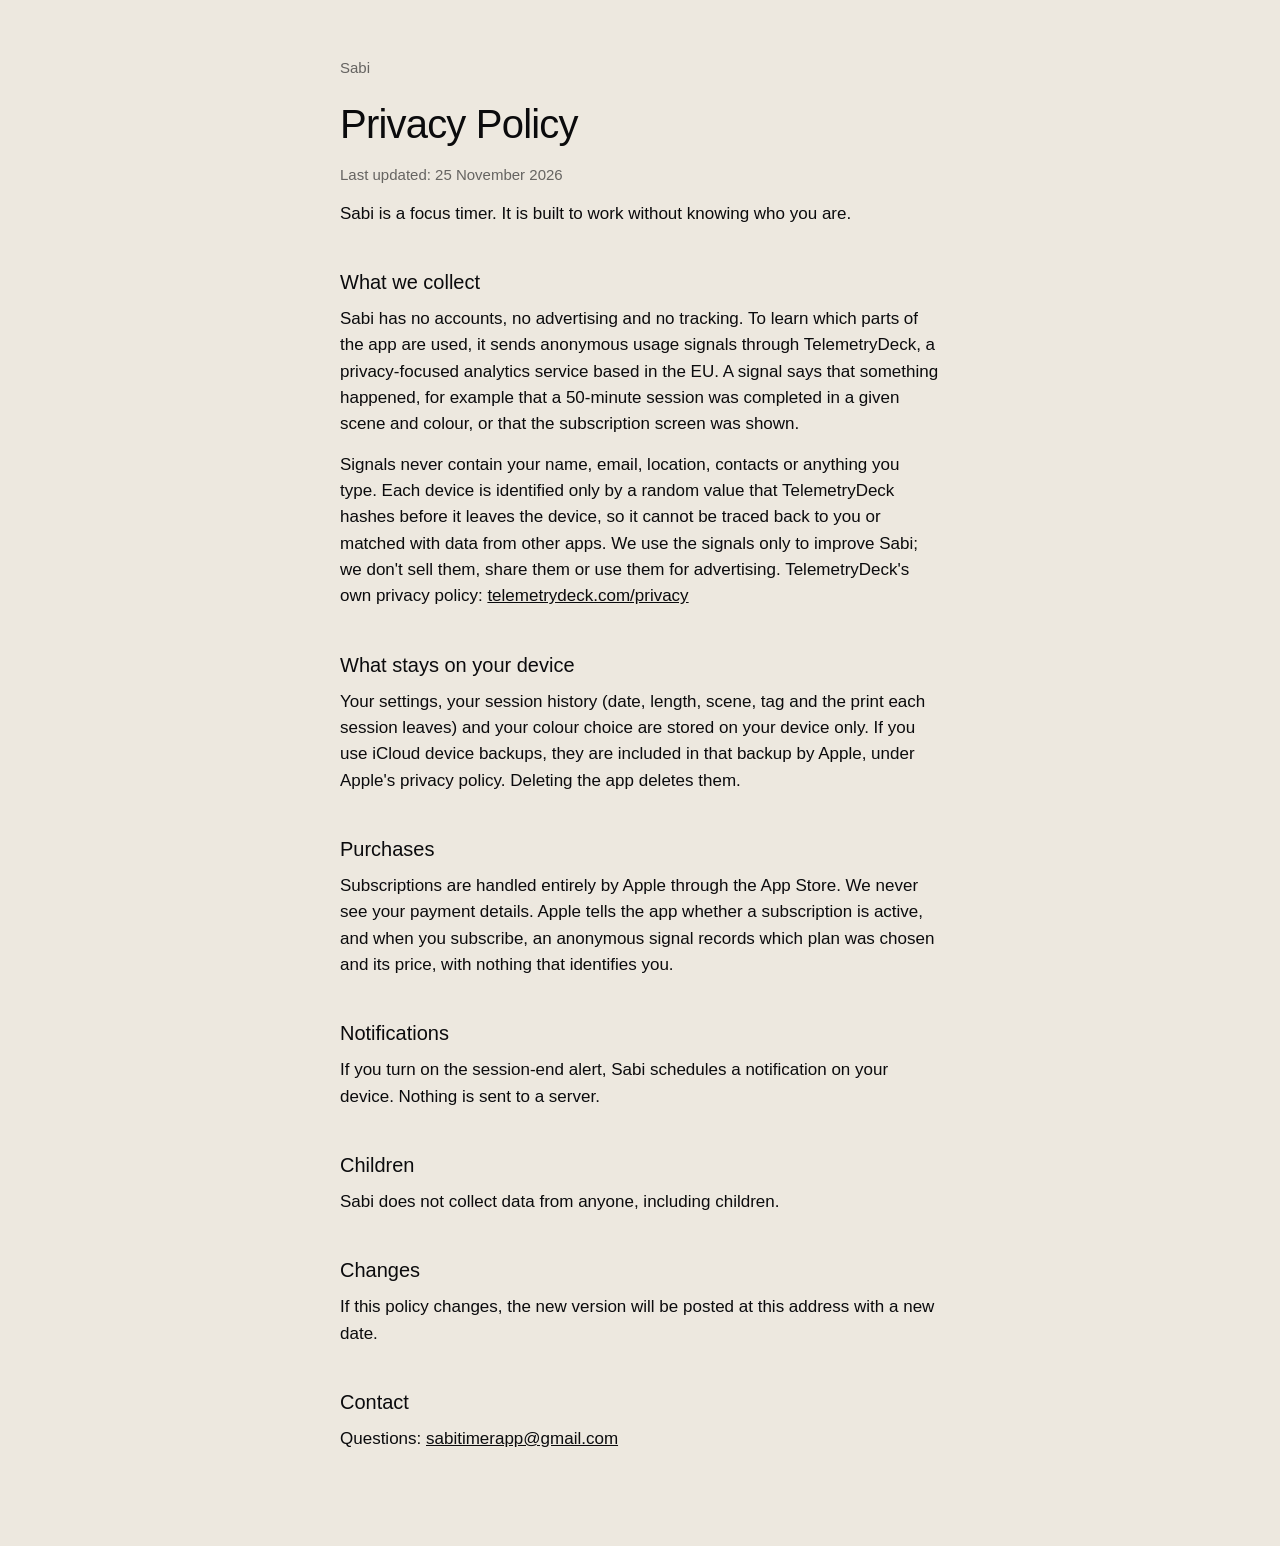
==== privacy.html @ a5e230e4 "Add files via upload" ====
<!doctype html>
<html lang="en-GB">
<head>
<meta charset="utf-8">
<meta name="viewport" content="width=device-width, initial-scale=1">
<title>Sabi — Privacy Policy</title>
<link rel="stylesheet" href="style.css">
</head>
<body>
<main>
<p class="back"><a href="./">Sabi</a></p>
<h1>Privacy Policy</h1>
<p class="meta">Last updated: 25 November 2026</p>

<p>Sabi is a focus timer. It is built to work without knowing who you are.</p>

<h2>What we collect</h2>
<p>Sabi has no accounts, no advertising and no tracking. To learn which parts of the app are used, it sends anonymous usage signals through TelemetryDeck, a privacy-focused analytics service based in the EU. A signal says that something happened, for example that a 50-minute session was completed in a given scene and colour, or that the subscription screen was shown.</p>
<p>Signals never contain your name, email, location, contacts or anything you type. Each device is identified only by a random value that TelemetryDeck hashes before it leaves the device, so it cannot be traced back to you or matched with data from other apps. We use the signals only to improve Sabi; we don't sell them, share them or use them for advertising. TelemetryDeck's own privacy policy: <a href="https://telemetrydeck.com/privacy/">telemetrydeck.com/privacy</a></p>

<h2>What stays on your device</h2>
<p>Your settings, your session history (date, length, scene, tag and the print each session leaves) and your colour choice are stored on your device only. If you use iCloud device backups, they are included in that backup by Apple, under Apple's privacy policy. Deleting the app deletes them.</p>

<h2>Purchases</h2>
<p>Subscriptions are handled entirely by Apple through the App Store. We never see your payment details. Apple tells the app whether a subscription is active, and when you subscribe, an anonymous signal records which plan was chosen and its price, with nothing that identifies you.</p>

<h2>Notifications</h2>
<p>If you turn on the session-end alert, Sabi schedules a notification on your device. Nothing is sent to a server.</p>

<h2>Children</h2>
<p>Sabi does not collect data from anyone, including children.</p>

<h2>Changes</h2>
<p>If this policy changes, the new version will be posted at this address with a new date.</p>

<h2>Contact</h2>
<p>Questions: <a href="mailto:sabitimerapp@gmail.com">sabitimerapp@gmail.com</a></p>
</main>
</body>
</html>
---- style.css ----
:root { --ink: #0B0B0D; --paper: #EDE8DF; --muted: rgba(11, 11, 13, 0.6); }
@media (prefers-color-scheme: dark) {
  :root { --ink: #EDE8DF; --paper: #0B0B0D; --muted: rgba(237, 232, 223, 0.6); }
}
* { box-sizing: border-box; }
body {
  margin: 0; background: var(--paper); color: var(--ink);
  font: 17px/1.55 -apple-system, BlinkMacSystemFont, "Helvetica Neue", Helvetica, Arial, sans-serif;
}
main { max-width: 640px; margin: 0 auto; padding: 56px 20px 80px; }
h1 { font-size: 40px; font-weight: 500; letter-spacing: -0.02em; margin: 0 0 8px; }
h2 { font-size: 20px; font-weight: 500; margin: 40px 0 8px; }
p { margin: 0 0 14px; }
a { color: inherit; }
.meta, .back, .links { color: var(--muted); font-size: 15px; }
.back a { text-decoration: none; }
.lede { font-size: 20px; color: var(--muted); }
.links { margin-top: 48px; }
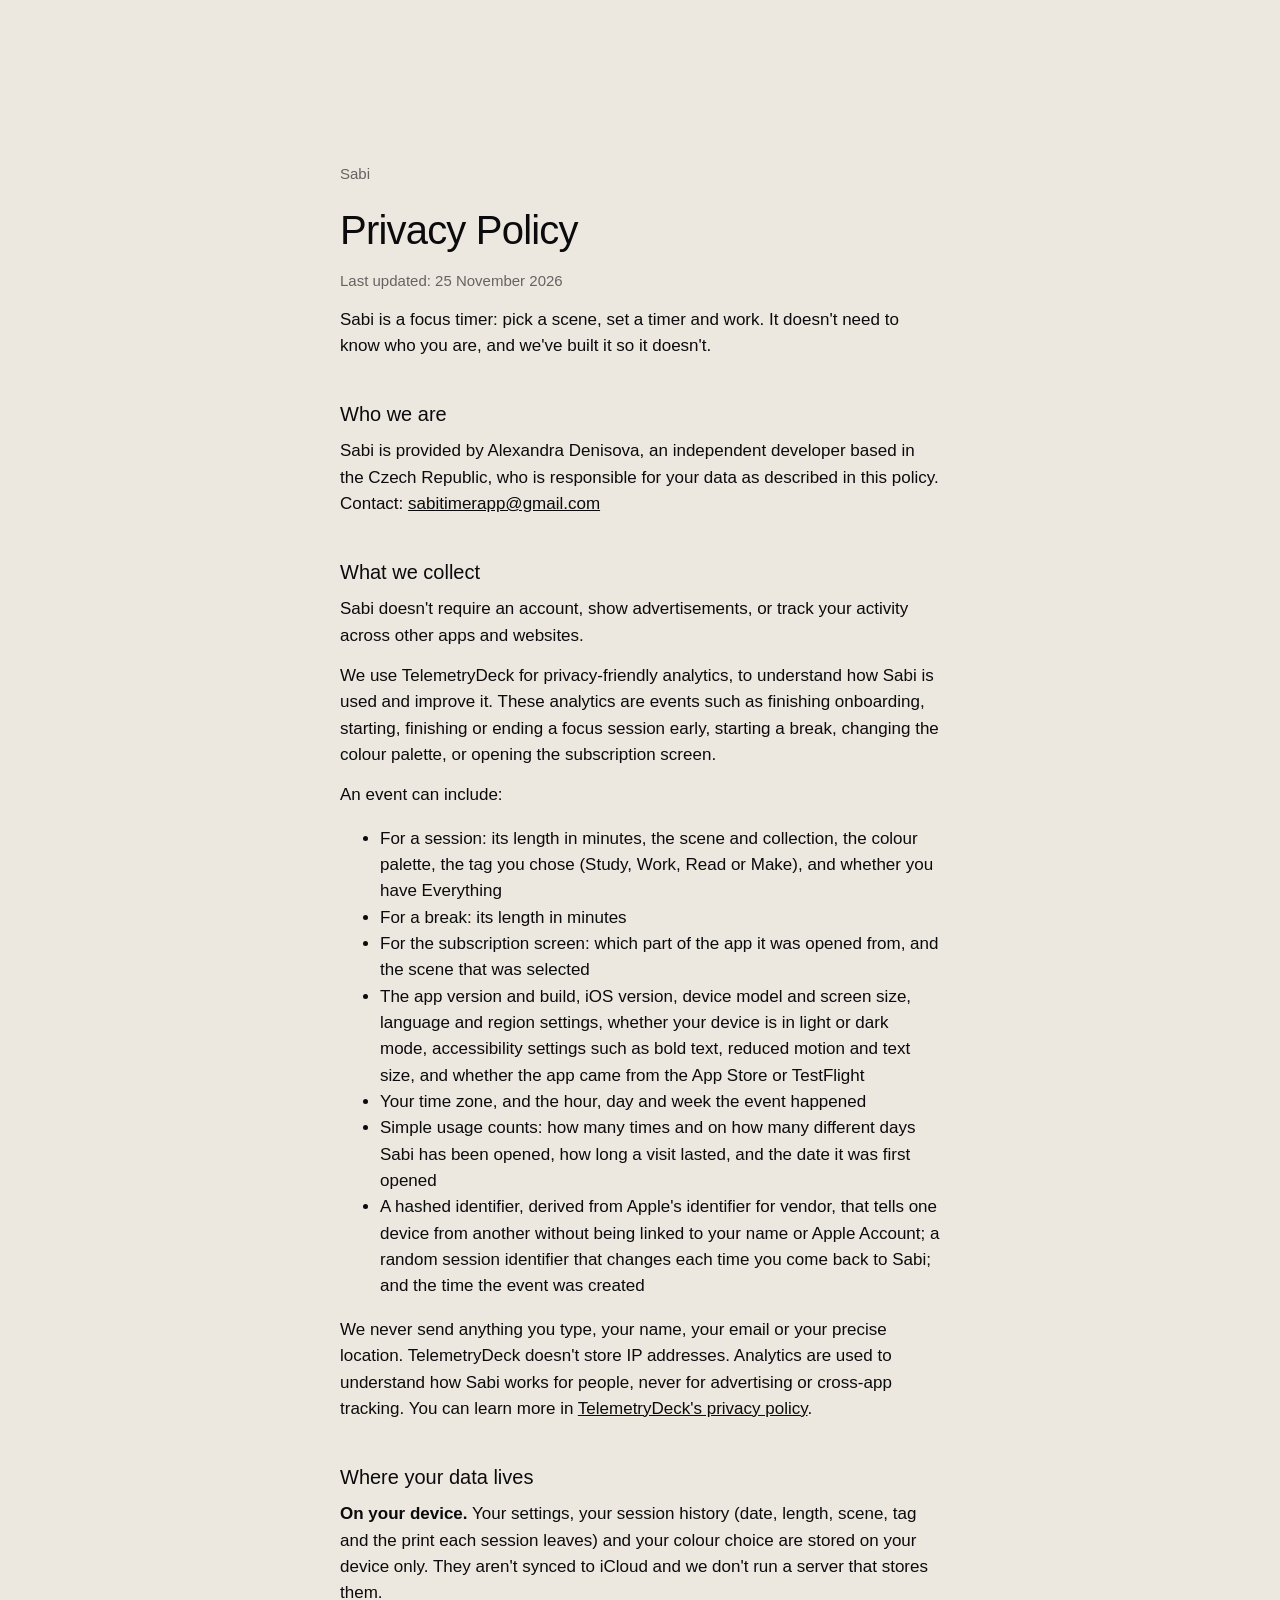
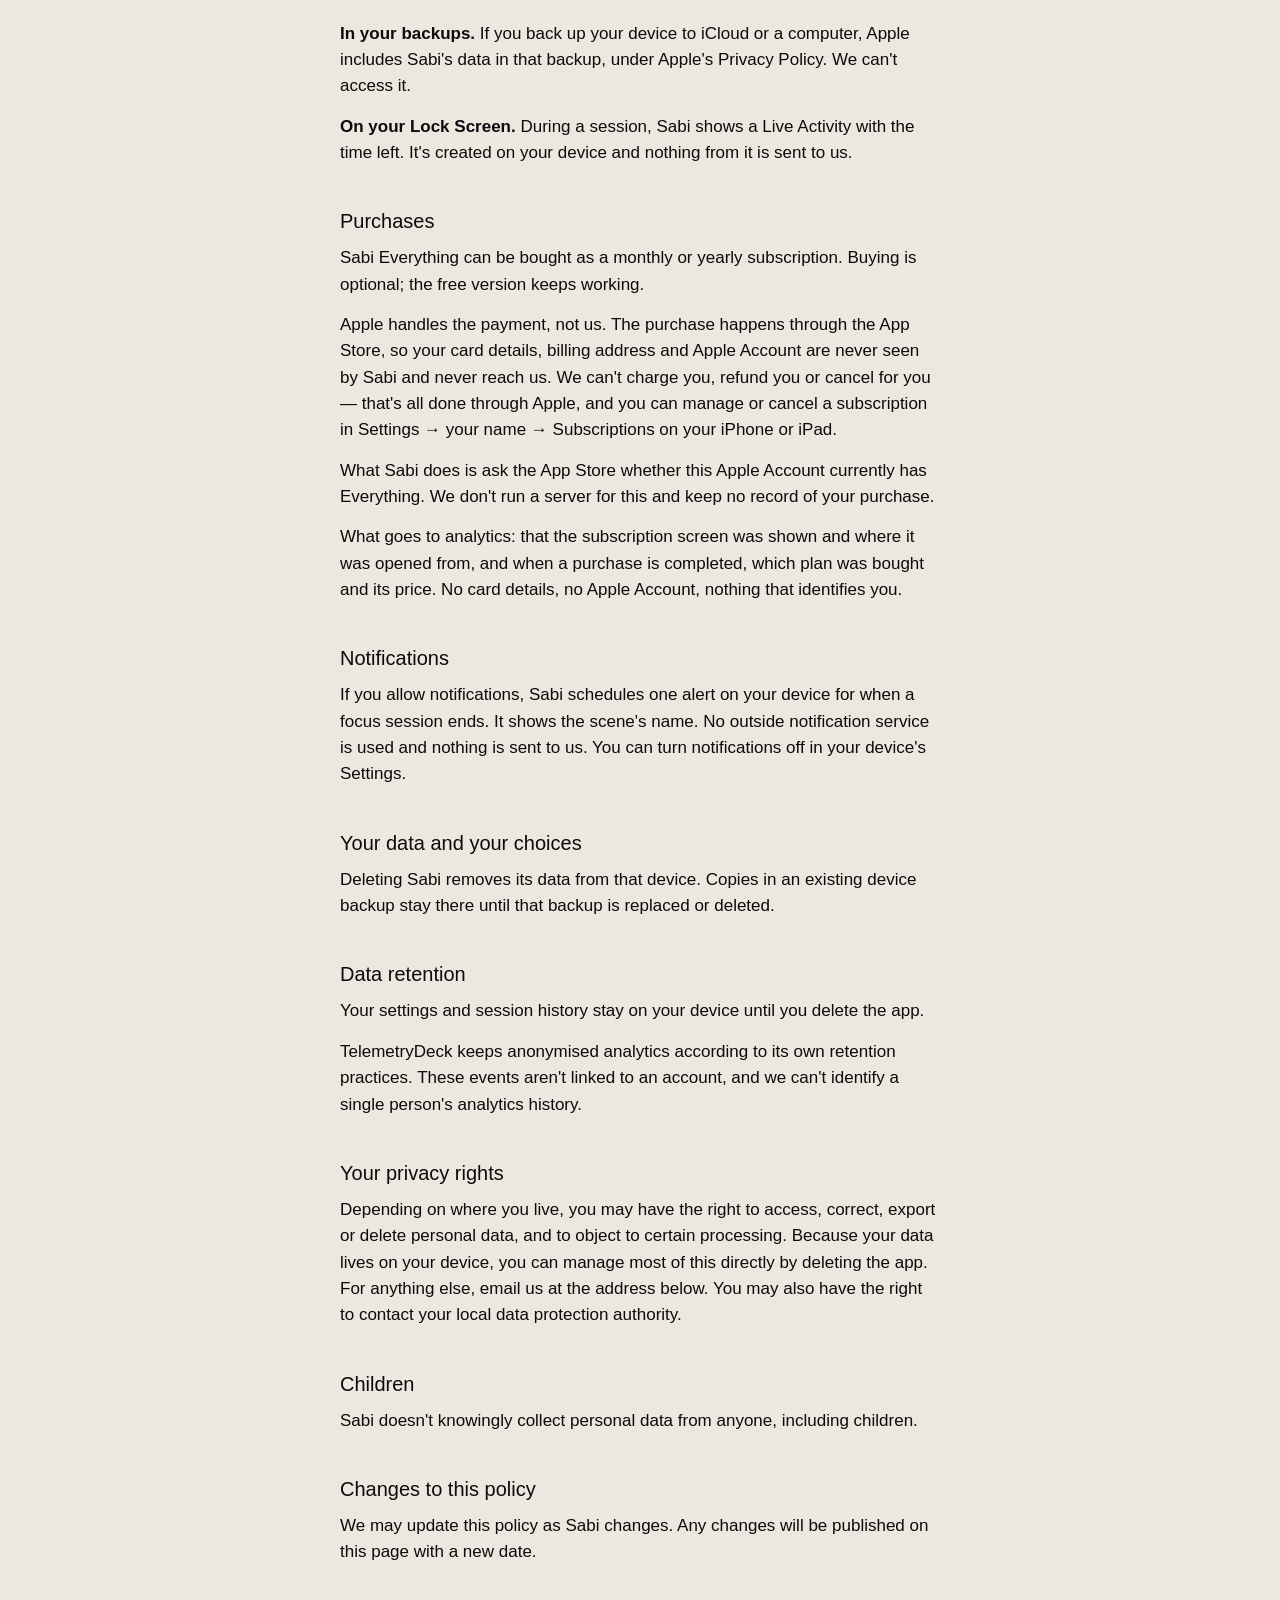
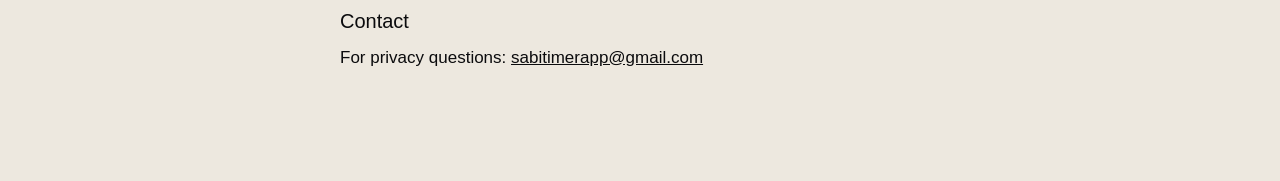
==== commit 3a94368d: "Add files via upload" ====
--- a/privacy.html
+++ b/privacy.html
@@ -12,29 +12,58 @@
 <h1>Privacy Policy</h1>
 <p class="meta">Last updated: 25 November 2026</p>
 
-<p>Sabi is a focus timer. It is built to work without knowing who you are.</p>
+<p>Sabi is a focus timer: pick a scene, set a timer and work. It doesn't need to know who you are, and we've built it so it doesn't.</p>
+
+<h2>Who we are</h2>
+<p>Sabi is provided by Alexandra Denisova, an independent developer based in the Czech Republic, who is responsible for your data as described in this policy. Contact: <a href="mailto:sabitimerapp@gmail.com">sabitimerapp@gmail.com</a></p>
 
 <h2>What we collect</h2>
-<p>Sabi has no accounts, no advertising and no tracking. To learn which parts of the app are used, it sends anonymous usage signals through TelemetryDeck, a privacy-focused analytics service based in the EU. A signal says that something happened, for example that a 50-minute session was completed in a given scene and colour, or that the subscription screen was shown.</p>
-<p>Signals never contain your name, email, location, contacts or anything you type. Each device is identified only by a random value that TelemetryDeck hashes before it leaves the device, so it cannot be traced back to you or matched with data from other apps. We use the signals only to improve Sabi; we don't sell them, share them or use them for advertising. TelemetryDeck's own privacy policy: <a href="https://telemetrydeck.com/privacy/">telemetrydeck.com/privacy</a></p>
+<p>Sabi doesn't require an account, show advertisements, or track your activity across other apps and websites.</p>
+<p>We use TelemetryDeck for privacy-friendly analytics, to understand how Sabi is used and improve it. These analytics are events such as finishing onboarding, starting, finishing or ending a focus session early, starting a break, changing the colour palette, or opening the subscription screen.</p>
+<p>An event can include:</p>
+<ul>
+<li>For a session: its length in minutes, the scene and collection, the colour palette, the tag you chose (Study, Work, Read or Make), and whether you have Everything</li>
+<li>For a break: its length in minutes</li>
+<li>For the subscription screen: which part of the app it was opened from, and the scene that was selected</li>
+<li>The app version and build, iOS version, device model and screen size, language and region settings, whether your device is in light or dark mode, accessibility settings such as bold text, reduced motion and text size, and whether the app came from the App Store or TestFlight</li>
+<li>Your time zone, and the hour, day and week the event happened</li>
+<li>Simple usage counts: how many times and on how many different days Sabi has been opened, how long a visit lasted, and the date it was first opened</li>
+<li>A hashed identifier, derived from Apple's identifier for vendor, that tells one device from another without being linked to your name or Apple Account; a random session identifier that changes each time you come back to Sabi; and the time the event was created</li>
+</ul>
+<p>We never send anything you type, your name, your email or your precise location. TelemetryDeck doesn't store IP addresses. Analytics are used to understand how Sabi works for people, never for advertising or cross-app tracking. You can learn more in <a href="https://telemetrydeck.com/privacy/">TelemetryDeck's privacy policy</a>.</p>
 
-<h2>What stays on your device</h2>
-<p>Your settings, your session history (date, length, scene, tag and the print each session leaves) and your colour choice are stored on your device only. If you use iCloud device backups, they are included in that backup by Apple, under Apple's privacy policy. Deleting the app deletes them.</p>
+<h2>Where your data lives</h2>
+<p><strong>On your device.</strong> Your settings, your session history (date, length, scene, tag and the print each session leaves) and your colour choice are stored on your device only. They aren't synced to iCloud and we don't run a server that stores them.</p>
+<p><strong>In your backups.</strong> If you back up your device to iCloud or a computer, Apple includes Sabi's data in that backup, under Apple's Privacy Policy. We can't access it.</p>
+<p><strong>On your Lock Screen.</strong> During a session, Sabi shows a Live Activity with the time left. It's created on your device and nothing from it is sent to us.</p>
 
 <h2>Purchases</h2>
-<p>Subscriptions are handled entirely by Apple through the App Store. We never see your payment details. Apple tells the app whether a subscription is active, and when you subscribe, an anonymous signal records which plan was chosen and its price, with nothing that identifies you.</p>
+<p>Sabi Everything can be bought as a monthly or yearly subscription. Buying is optional; the free version keeps working.</p>
+<p>Apple handles the payment, not us. The purchase happens through the App Store, so your card details, billing address and Apple Account are never seen by Sabi and never reach us. We can't charge you, refund you or cancel for you — that's all done through Apple, and you can manage or cancel a subscription in Settings → your name → Subscriptions on your iPhone or iPad.</p>
+<p>What Sabi does is ask the App Store whether this Apple Account currently has Everything. We don't run a server for this and keep no record of your purchase.</p>
+<p>What goes to analytics: that the subscription screen was shown and where it was opened from, and when a purchase is completed, which plan was bought and its price. No card details, no Apple Account, nothing that identifies you.</p>
 
 <h2>Notifications</h2>
-<p>If you turn on the session-end alert, Sabi schedules a notification on your device. Nothing is sent to a server.</p>
+<p>If you allow notifications, Sabi schedules one alert on your device for when a focus session ends. It shows the scene's name. No outside notification service is used and nothing is sent to us. You can turn notifications off in your device's Settings.</p>
+
+<h2>Your data and your choices</h2>
+<p>Deleting Sabi removes its data from that device. Copies in an existing device backup stay there until that backup is replaced or deleted.</p>
+
+<h2>Data retention</h2>
+<p>Your settings and session history stay on your device until you delete the app.</p>
+<p>TelemetryDeck keeps anonymised analytics according to its own retention practices. These events aren't linked to an account, and we can't identify a single person's analytics history.</p>
+
+<h2>Your privacy rights</h2>
+<p>Depending on where you live, you may have the right to access, correct, export or delete personal data, and to object to certain processing. Because your data lives on your device, you can manage most of this directly by deleting the app. For anything else, email us at the address below. You may also have the right to contact your local data protection authority.</p>
 
 <h2>Children</h2>
-<p>Sabi does not collect data from anyone, including children.</p>
+<p>Sabi doesn't knowingly collect personal data from anyone, including children.</p>
 
-<h2>Changes</h2>
-<p>If this policy changes, the new version will be posted at this address with a new date.</p>
+<h2>Changes to this policy</h2>
+<p>We may update this policy as Sabi changes. Any changes will be published on this page with a new date.</p>
 
 <h2>Contact</h2>
-<p>Questions: <a href="mailto:sabitimerapp@gmail.com">sabitimerapp@gmail.com</a></p>
+<p>For privacy questions: <a href="mailto:sabitimerapp@gmail.com">sabitimerapp@gmail.com</a></p>
 </main>
 </body>
 </html>
--- a/style.css
+++ b/style.css
@@ -7,7 +7,7 @@
   margin: 0; background: var(--paper); color: var(--ink);
   font: 17px/1.55 -apple-system, BlinkMacSystemFont, "Helvetica Neue", Helvetica, Arial, sans-serif;
 }
-main { max-width: 640px; margin: 0 auto; padding: 56px 20px 80px; }
+main { max-width: 640px; margin: 0 auto; padding: max(120px, 18vh) 20px 96px; }
 h1 { font-size: 40px; font-weight: 500; letter-spacing: -0.02em; margin: 0 0 8px; }
 h2 { font-size: 20px; font-weight: 500; margin: 40px 0 8px; }
 p { margin: 0 0 14px; }
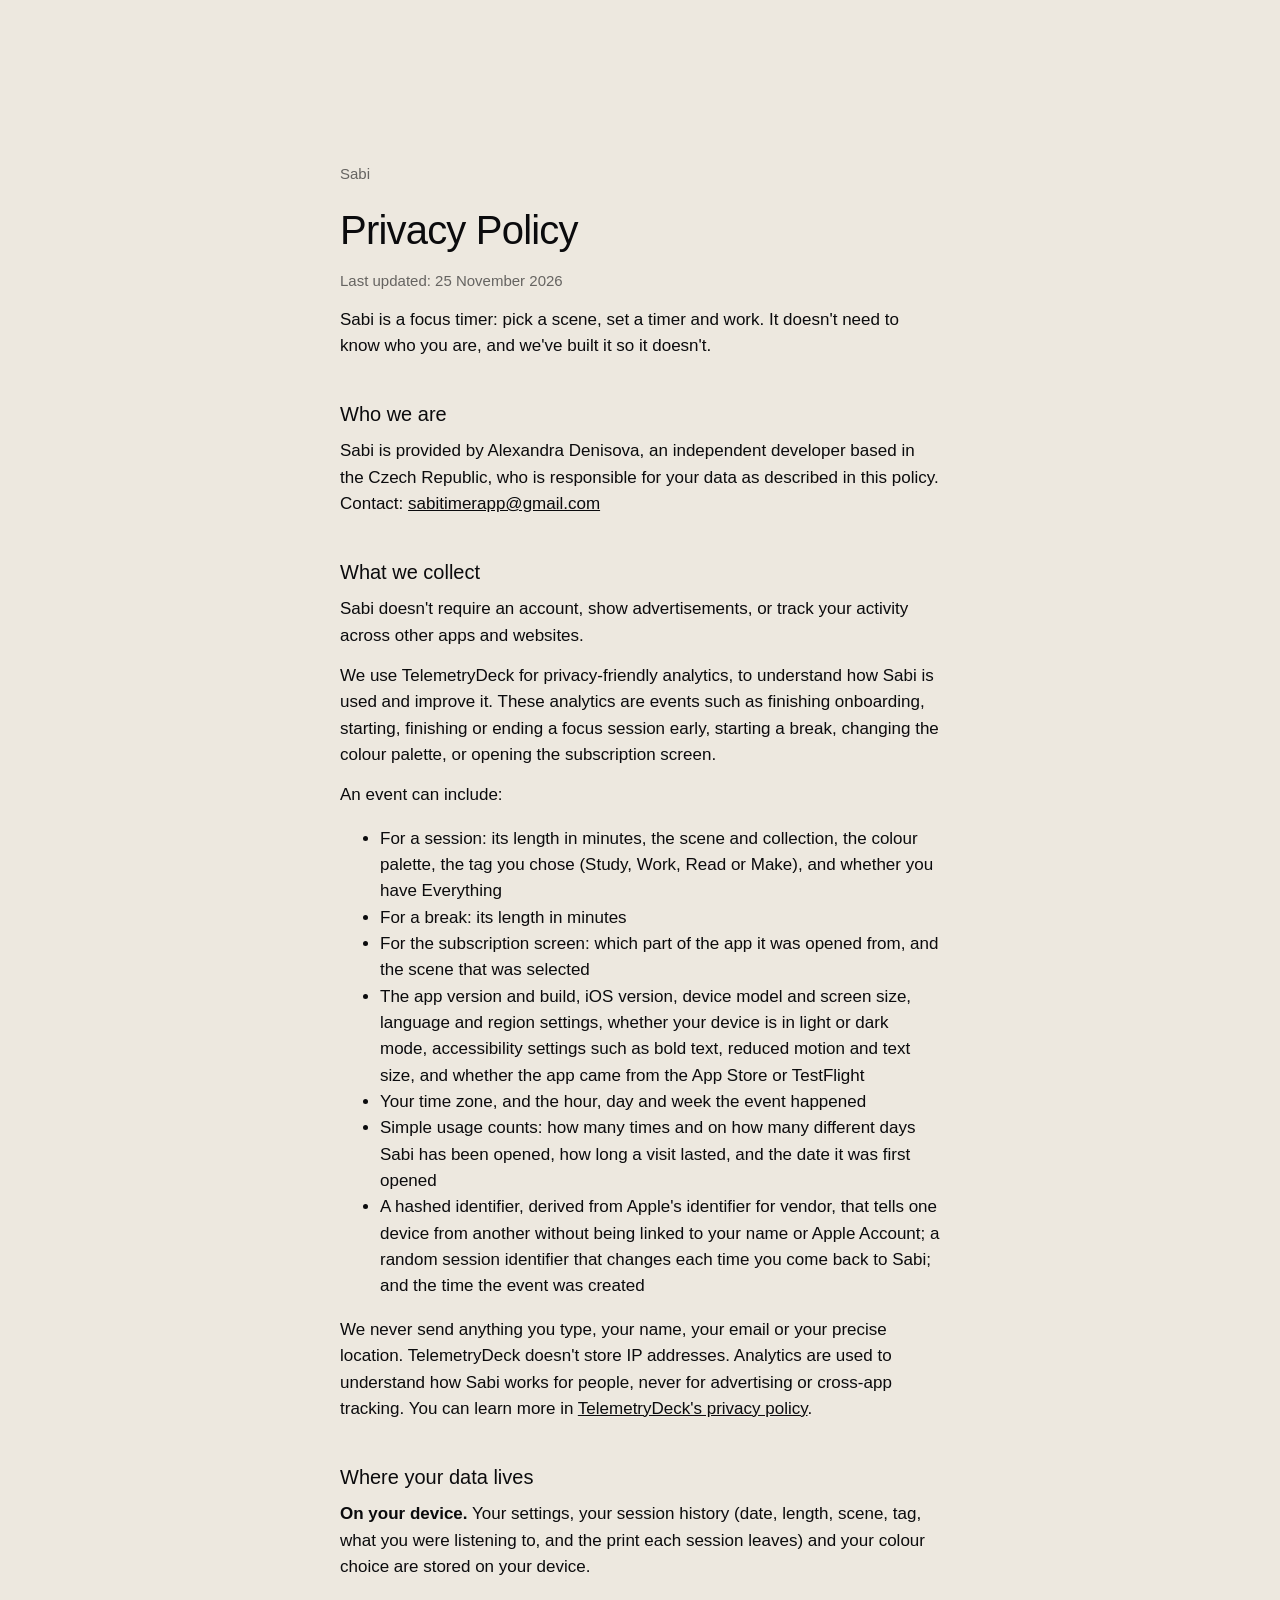
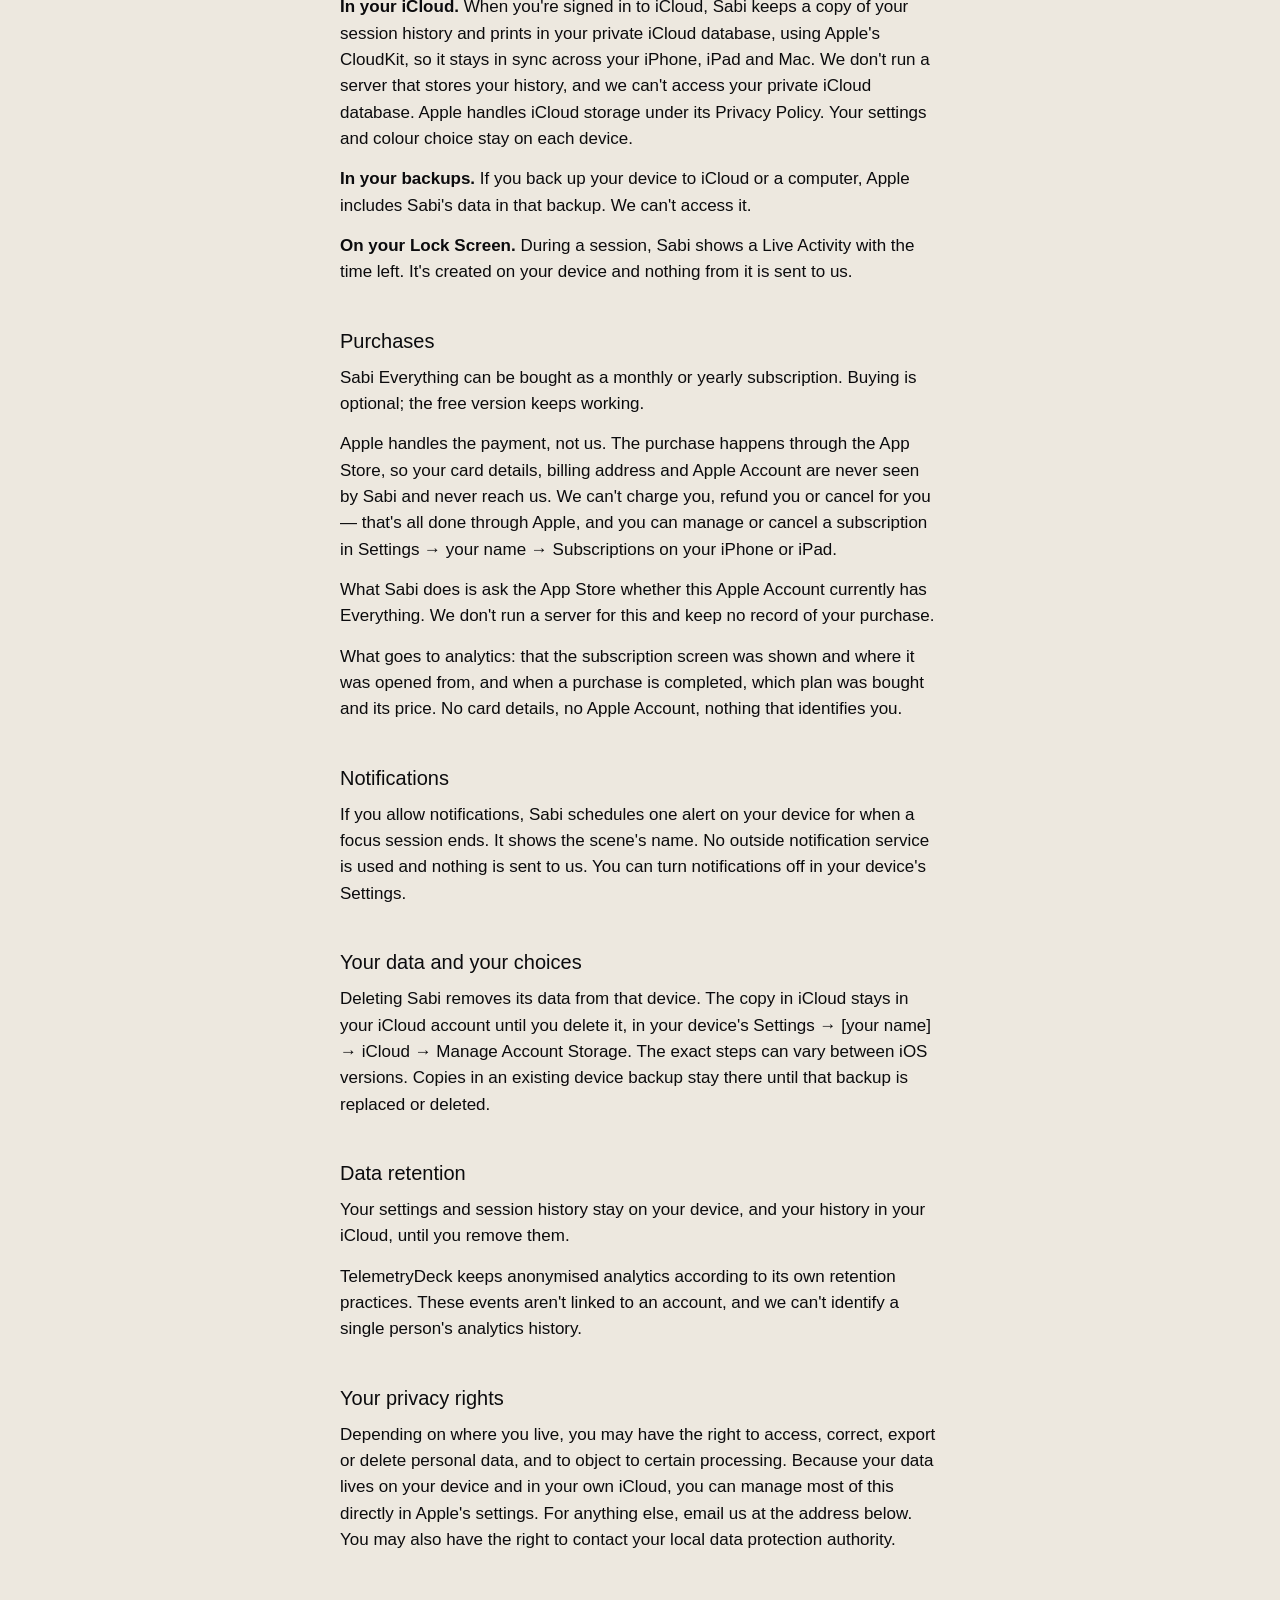
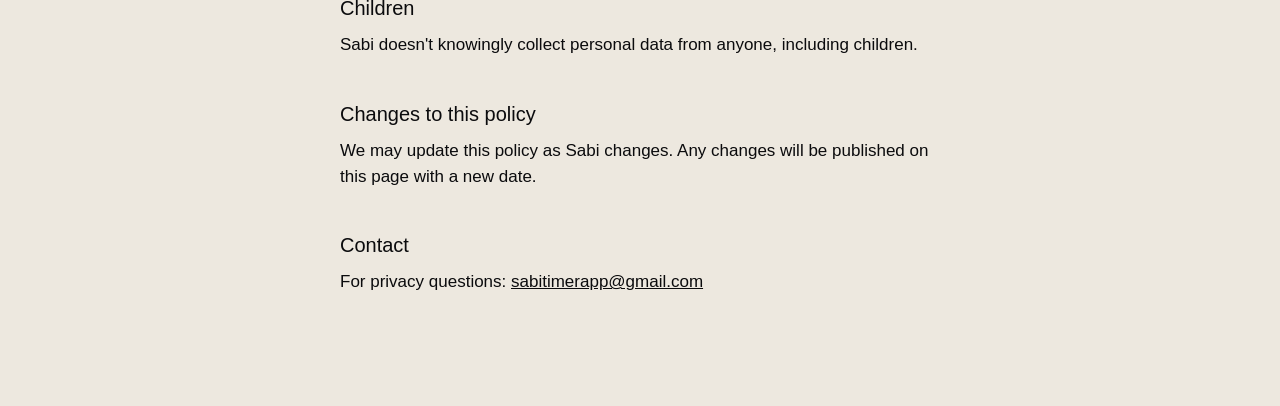
==== commit 3f8a2a9a: "Add files via upload" ====
--- a/privacy.html
+++ b/privacy.html
@@ -33,8 +33,9 @@
 <p>We never send anything you type, your name, your email or your precise location. TelemetryDeck doesn't store IP addresses. Analytics are used to understand how Sabi works for people, never for advertising or cross-app tracking. You can learn more in <a href="https://telemetrydeck.com/privacy/">TelemetryDeck's privacy policy</a>.</p>
 
 <h2>Where your data lives</h2>
-<p><strong>On your device.</strong> Your settings, your session history (date, length, scene, tag and the print each session leaves) and your colour choice are stored on your device only. They aren't synced to iCloud and we don't run a server that stores them.</p>
-<p><strong>In your backups.</strong> If you back up your device to iCloud or a computer, Apple includes Sabi's data in that backup, under Apple's Privacy Policy. We can't access it.</p>
+<p><strong>On your device.</strong> Your settings, your session history (date, length, scene, tag, what you were listening to, and the print each session leaves) and your colour choice are stored on your device.</p>
+<p><strong>In your iCloud.</strong> When you're signed in to iCloud, Sabi keeps a copy of your session history and prints in your private iCloud database, using Apple's CloudKit, so it stays in sync across your iPhone, iPad and Mac. We don't run a server that stores your history, and we can't access your private iCloud database. Apple handles iCloud storage under its Privacy Policy. Your settings and colour choice stay on each device.</p>
+<p><strong>In your backups.</strong> If you back up your device to iCloud or a computer, Apple includes Sabi's data in that backup. We can't access it.</p>
 <p><strong>On your Lock Screen.</strong> During a session, Sabi shows a Live Activity with the time left. It's created on your device and nothing from it is sent to us.</p>
 
 <h2>Purchases</h2>
@@ -47,14 +48,14 @@
 <p>If you allow notifications, Sabi schedules one alert on your device for when a focus session ends. It shows the scene's name. No outside notification service is used and nothing is sent to us. You can turn notifications off in your device's Settings.</p>
 
 <h2>Your data and your choices</h2>
-<p>Deleting Sabi removes its data from that device. Copies in an existing device backup stay there until that backup is replaced or deleted.</p>
+<p>Deleting Sabi removes its data from that device. The copy in iCloud stays in your iCloud account until you delete it, in your device's Settings → [your name] → iCloud → Manage Account Storage. The exact steps can vary between iOS versions. Copies in an existing device backup stay there until that backup is replaced or deleted.</p>
 
 <h2>Data retention</h2>
-<p>Your settings and session history stay on your device until you delete the app.</p>
+<p>Your settings and session history stay on your device, and your history in your iCloud, until you remove them.</p>
 <p>TelemetryDeck keeps anonymised analytics according to its own retention practices. These events aren't linked to an account, and we can't identify a single person's analytics history.</p>
 
 <h2>Your privacy rights</h2>
-<p>Depending on where you live, you may have the right to access, correct, export or delete personal data, and to object to certain processing. Because your data lives on your device, you can manage most of this directly by deleting the app. For anything else, email us at the address below. You may also have the right to contact your local data protection authority.</p>
+<p>Depending on where you live, you may have the right to access, correct, export or delete personal data, and to object to certain processing. Because your data lives on your device and in your own iCloud, you can manage most of this directly in Apple's settings. For anything else, email us at the address below. You may also have the right to contact your local data protection authority.</p>
 
 <h2>Children</h2>
 <p>Sabi doesn't knowingly collect personal data from anyone, including children.</p>
